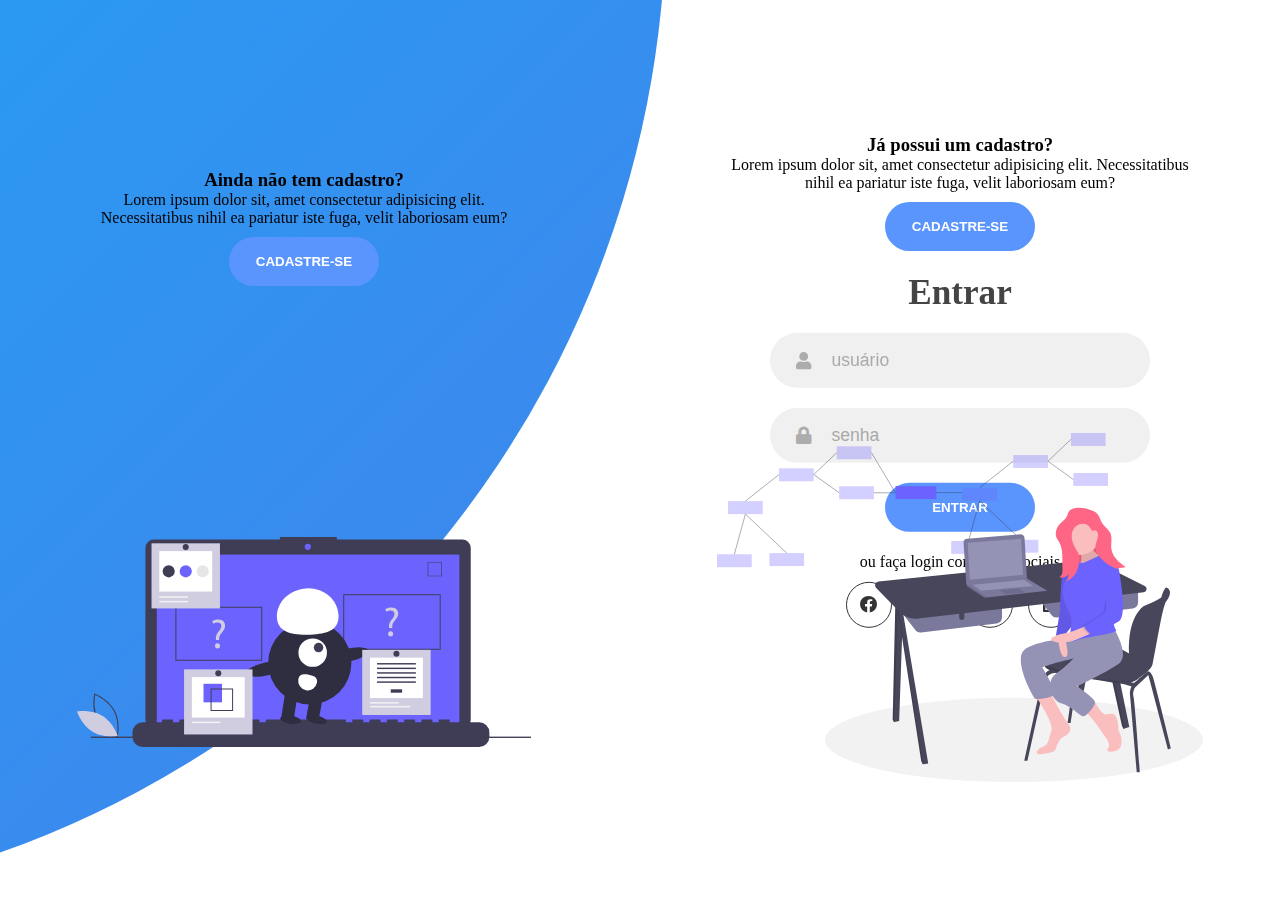
==== Site institucional/login/cadastro.html @ 71ad13d6 "desenvolvimento inicial da tela de login e cadastro" ====
<!DOCTYPE html>
<html lang="en">

<head>
    <meta charset="UTF-8">
    <meta http-equiv="X-UA-Compatible" content="IE=edge">
    <meta name="viewport" content="width=device-width, initial-scale=1.0">
    <link rel="stylesheet" href="./cadastro.css">
    <link rel="stylesheet" href="../login/fontawesome-free-5.15.2-web/fontawesome-free-5.15.2-web/css/all.css">
    <title>GetMobi | Área do cliente</title>
</head>

<body>
    <div class="container">
        <div class="forms-container">
            <div class="signin-signinup">
                <form action="" class="singn-in-form">
                    <h2 class="title">Entrar</h2>
                    <div class="input-field">
                        <i class="fas fa-user"></i>
                        <input type="text" placeholder="usuário">
                    </div>
                    <div class="input-field">
                        <i class="fas fa-lock"></i>
                        <input type="text" placeholder="senha">
                    </div>
                    <input type="submit" value="Entrar" class="btn solid">
                    <p class="social-text">ou faça login com redes sociais</p>
                    <div class="social-media">
                        <a href="#" class="social-icon">
                            <i class="fab fa-facebook"></i>
                        </a>
                        <a href="#" class="social-icon">
                            <i class="fab fa-twitter"></i>
                        </a>
                        <a href="#" class="social-icon">
                            <i class="fab fa-google"></i>
                        </a>
                        <a href="#" class="social-icon">
                            <i class="fab fa-linkedin"></i>
                        </a>
                    </div>
                </form>

                <form action="" class="singn-up-form">
                    <h2 class="title">Cadastre-se</h2>
                    <div class="input-field">
                        <i class="fas fa-user"></i>
                        <input type="text" placeholder="usuário">
                    </div>
                    <div class="input-field">
                        <i class="fas fa-envelope"></i>
                        <input type="text" placeholder="Email">
                    </div>
                    <div class="input-field">
                        <i class="fas fa-lock"></i>
                        <input type="text" placeholder="senha">
                    </div>
                    <input type="submit" value="Entrar" class="btn solid">
                    <p class="social-text">ou faça login com redes sociais</p>
                    <div class="social-media">
                        <a href="#" class="social-icon">
                            <i class="fab fa-facebook"></i>
                        </a>
                        <a href="#" class="social-icon">
                            <i class="fab fa-twitter"></i>
                        </a>
                        <a href="#" class="social-icon">
                            <i class="fab fa-google"></i>
                        </a>
                        <a href="#" class="social-icon">
                            <i class="fab fa-linkedin"></i>
                        </a>
                    </div>
                </form>
            </div>
        </div>
        <div class="panels-container">
            <div class="panel left-panel">
                <div class="content">
                    <h3>Ainda não tem cadastro?</h3>
                    <p>Lorem ipsum dolor sit, amet consectetur adipisicing elit. Necessitatibus nihil ea pariatur iste
                        fuga,
                        velit laboriosam eum?</p>
                    <button class="btn transparent" id="singn-up-btn">Cadastre-se</button>
                </div>
                <img src="./undraw_online_test_gba7.svg" class="image" alt="">
            </div>

            <div class="panel right-panel">
                <div class="content">
                    <h3>Já possui um cadastro?</h3>
                    <p>Lorem ipsum dolor sit, amet consectetur adipisicing elit. Necessitatibus nihil ea pariatur iste
                        fuga,
                        velit laboriosam eum?</p>
                    <button class="btn transparent" id="singn-in-btn">Cadastre-se</button>
                </div>
                <img src="./undraw_software_engineer_lvl5.svg" class="image" alt="">
            </div>
        </div>

    </div>
</body>

</html>
---- Site institucional/login/cadastro.css ----
*{
    padding: 0;
    margin: 0;
    box-sizing: border-box;
}

.container{
    position: relative;
    width: 100%;
    min-height: 100vh;
    background-color: #fff;
    overflow: hidden;
}

.container:before{
    content: '';
    position: absolute;
    width: 2000px;
    height: 2000px;
    border-radius: 50%;
    background: linear-gradient(-45deg, #4481eb, #04befe);
    top: -10%;
    right: 48%;
    transform: translateY(-50%);
}


.forms-container {
    position: absolute;
    width: 100%;
    height: 100%;
    top: 0;
    left: 0;
}

.signin-signinup {
    position: absolute;
    top: 50%;
    left: 75%;
    transform: translate(-50%, -50%);
    width: 50%;
    display: grid;
    grid-template-columns: 1fr;
}


form {
    display: flex;
    align-items: center;
    justify-content: center;
    flex-direction: column;
    padding: 0 5rem;
    overflow: hidden;
    grid-column: 1 / 2;
    grid-row: 1 / 2;
}

form.singn-in-form {
    z-index: 2;
}

form.singn-up-form {
    z-index: 1;
    opacity: 0;
}

.title {
    font-size: 2.2rem;
    color: #444;
    margin-bottom: 10px;

}

.input-field {
    max-width: 380px;
    width: 100%;
    height: 55px;
    background-color: #f0f0f0;
    margin: 10px 0;
    border-radius: 55px;
    display: grid;
    grid-template-columns: 15% 85%;
    padding: 0 .4rem;
}

.input-field i {
    text-align: center;
    line-height: 55px;
    color: #acacac;
    font-size: 1.1rem;
}

.input-field input {
    background: none;
    outline: none;
    border: none;
    line-height: 1;
    font-weight: 600;
    font-size: 1.1rem;
    color: #333;
}

.input-field input::placeholder {
    color: #aaa;
    font-weight: 500;
}

.btn {
    width: 150px;
    height: 49px;
    border: none;
    outline: none;
    border-radius: 49px;
    cursor: pointer;
    background-color: #5995fd;
    color: #fff;
    text-transform: uppercase;
    font-weight: 600;
    margin: 10px 0;
    transition: .5s;
}

.btn:hover {
    background-color: #4d84e2;
}

.social-text {
    padding: .7rem 0;
    font-size: 1rem;
}

.social-media{
    display: flex;
    justify-content: center;
}

.social-icon {
    height: 46px;
    width: 46px;
    border: 1px solid #333;
    margin: 0 0.45rem;
    display: flex;
    justify-content: center;
    align-items: center;
    text-decoration: none;
    color: #333;
    font-size: 1.1rem;
    border-radius: 50%;
    transition: 0.3s;
}

.social-icon:hover{
    color: #4481eb;
    border-color: #4481eb;
}


.panels-container {
    position: absolute;
    width: 100%;
    height: 100%;
    top: 0;
    left: 0;    
    display: grid;
    grid-template-columns: repeat(2, 1fr);
}

.panel {
    display: flex;
    flex-direction: column;
    align-items: flex-end;
    justify-content: space-around;
    text-align: center;
}

.left-panel {
    padding: 3rem 17% 2rem 12%;
}


.right-panel {
    padding: 3rem 12% 2rem 12%;
}

.image {
    width: 100%;
}
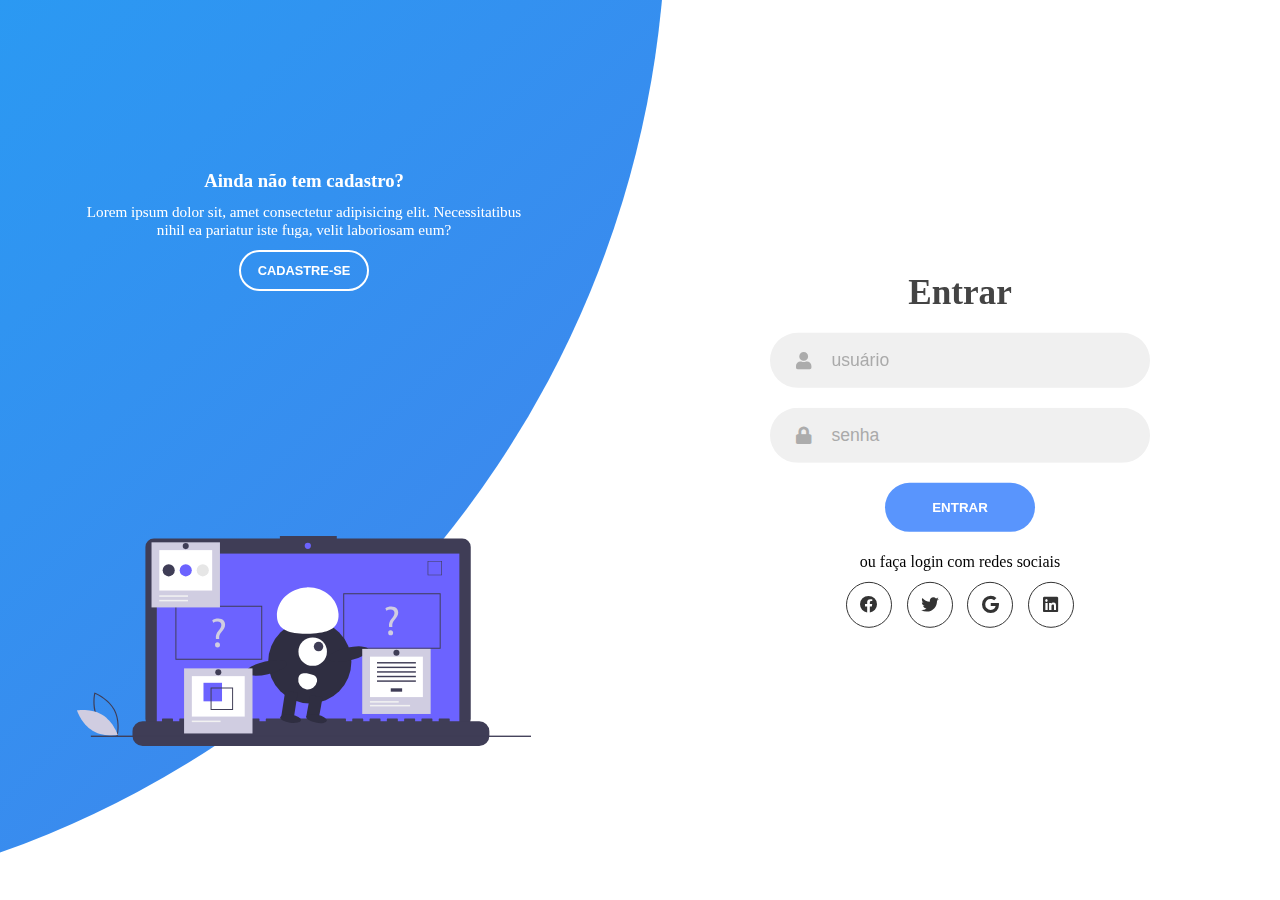
==== commit a13d7fdb: "Alteracoes pagina login" ====
--- a/Site institucional/login/cadastro.html
+++ b/Site institucional/login/cadastro.html
@@ -82,7 +82,7 @@
                     <p>Lorem ipsum dolor sit, amet consectetur adipisicing elit. Necessitatibus nihil ea pariatur iste
                         fuga,
                         velit laboriosam eum?</p>
-                    <button class="btn transparent" id="singn-up-btn">Cadastre-se</button>
+                    <button class="btn transparent" id="sign-up-btn">Cadastre-se</button>
                 </div>
                 <img src="./undraw_online_test_gba7.svg" class="image" alt="">
             </div>
@@ -93,13 +93,30 @@
                     <p>Lorem ipsum dolor sit, amet consectetur adipisicing elit. Necessitatibus nihil ea pariatur iste
                         fuga,
                         velit laboriosam eum?</p>
-                    <button class="btn transparent" id="singn-in-btn">Cadastre-se</button>
+                    <button class="btn transparent" id="sign-in-btn">Cadastre-se</button>
                 </div>
                 <img src="./undraw_software_engineer_lvl5.svg" class="image" alt="">
             </div>
         </div>
 
     </div>
+
 </body>
 
-</html>+</html>
+
+
+<script>
+    const sign_in_btn = document.querySelector("#sign-in-btn");
+    const sign_up_btn = document.querySelector("#sign-up-btn");
+    const container = document.querySelector(".container");
+
+    sign_up_btn.addEventListener('click', ()=> {
+        container.classList.add("sign-up-mode");
+    });
+
+    sign_in_btn.addEventListener('click', ()=> {
+        container.classList.remove("sign-up-mode");
+    });
+
+</script>--- a/Site institucional/login/cadastro.css
+++ b/Site institucional/login/cadastro.css
@@ -22,6 +22,8 @@
     top: -10%;
     right: 48%;
     transform: translateY(-50%);
+    z-index: 6;
+    transition: 1.8 ease-in-out;
 }
 
 
@@ -41,6 +43,8 @@
     width: 50%;
     display: grid;
     grid-template-columns: 1fr;
+    z-index: 5;
+    transition:  1s 0.7s ease-in-out;
 }
 
 
@@ -53,6 +57,7 @@
     overflow: hidden;
     grid-column: 1 / 2;
     grid-row: 1 / 2;
+    transition: 0.2s 0.7s ease-in-out;
 }
 
 form.singn-in-form {
@@ -171,17 +176,129 @@
     align-items: flex-end;
     justify-content: space-around;
     text-align: center;
+    z-index: 7;
 }
 
 .left-panel {
+    pointer-events: all;
     padding: 3rem 17% 2rem 12%;
 }
 
 
 .right-panel {
+    pointer-events: none;
     padding: 3rem 12% 2rem 12%;
 }
 
+.panel .content{
+    color: #fff;
+    transition: .9s .6s ease-in-out;
+}
+
+panel h3{
+    font-weight: 600;
+    line-height: 1;
+    font-size: 1.5rem;
+}
+
+.panel p{
+    font-size: 0.95rem;
+    padding: 0.7rem 0;
+}
+
+.btn.transparent{
+    margin: 0;
+    background: none;
+    border: 2px solid #fff;
+    width: 130px;
+    height: 41px;
+    font-weight: 600;
+    font-size: 0.8rem;
+}
+
 .image {
     width: 100%;
+    transition: 1.1s .4s ease-in-out;
+}
+
+.right-panel .content, .right-panel .image{
+    transform: translate(800px);
+}
+
+/* Animation */
+
+.container.sign-up-mode:before{
+    transform: translate(100%, -50%);
+    right: 52%;
+    transition:4s .4s;
+}
+
+.container.sign-up-mode .left-panel .image,
+.container.sign-up-mode .left-panel .content{
+    transform: translateX(-880px);
+}
+
+.container.sign-up-mode .right-panel .content,
+.container.sign-up-mode .right-panel .image{
+    transform: translate(0px);
+}
+
+.container.sign-up-mode .left-panel{
+    pointer-events: none;
+}
+
+.container.sign-up-mode .right-panel{
+    pointer-events: all;
+}
+
+.container.sign-up-mode .signin-signinup{
+    left: 25%;
+}
+
+.container.sign-up-mode form.singn-in-form{
+    z-index: 1;
+    opacity: 0;
+}
+
+.container.sign-up-mode form.singn-up-form{
+    z-index: 2;
+    opacity: 1;
+}
+
+@media(max-width: 870px){
+    .container{
+        min-width: 800px;
+        height: 100vh;
+    }
+
+    .container::before{
+        display: none;
+    }
+
+    .signin-signup{
+        width: 100%;
+        left: 50%;
+        top: 95%;
+        transform: translate(-50%, -100%);
+
+    }
+    .panels-container{
+        background-color: green;
+        z-index: 10;
+        grid-template-columns: 1fr;
+    }
+    
+    .panel{
+        flex-direction: row;
+        justify-content: space-around;
+        align-items: center;
+    }
+
+    .image{
+        width: 200px
+    }
+
+    .right-panel .content, .right-panel .image{
+        transform: translate(0px);
+    }
 }